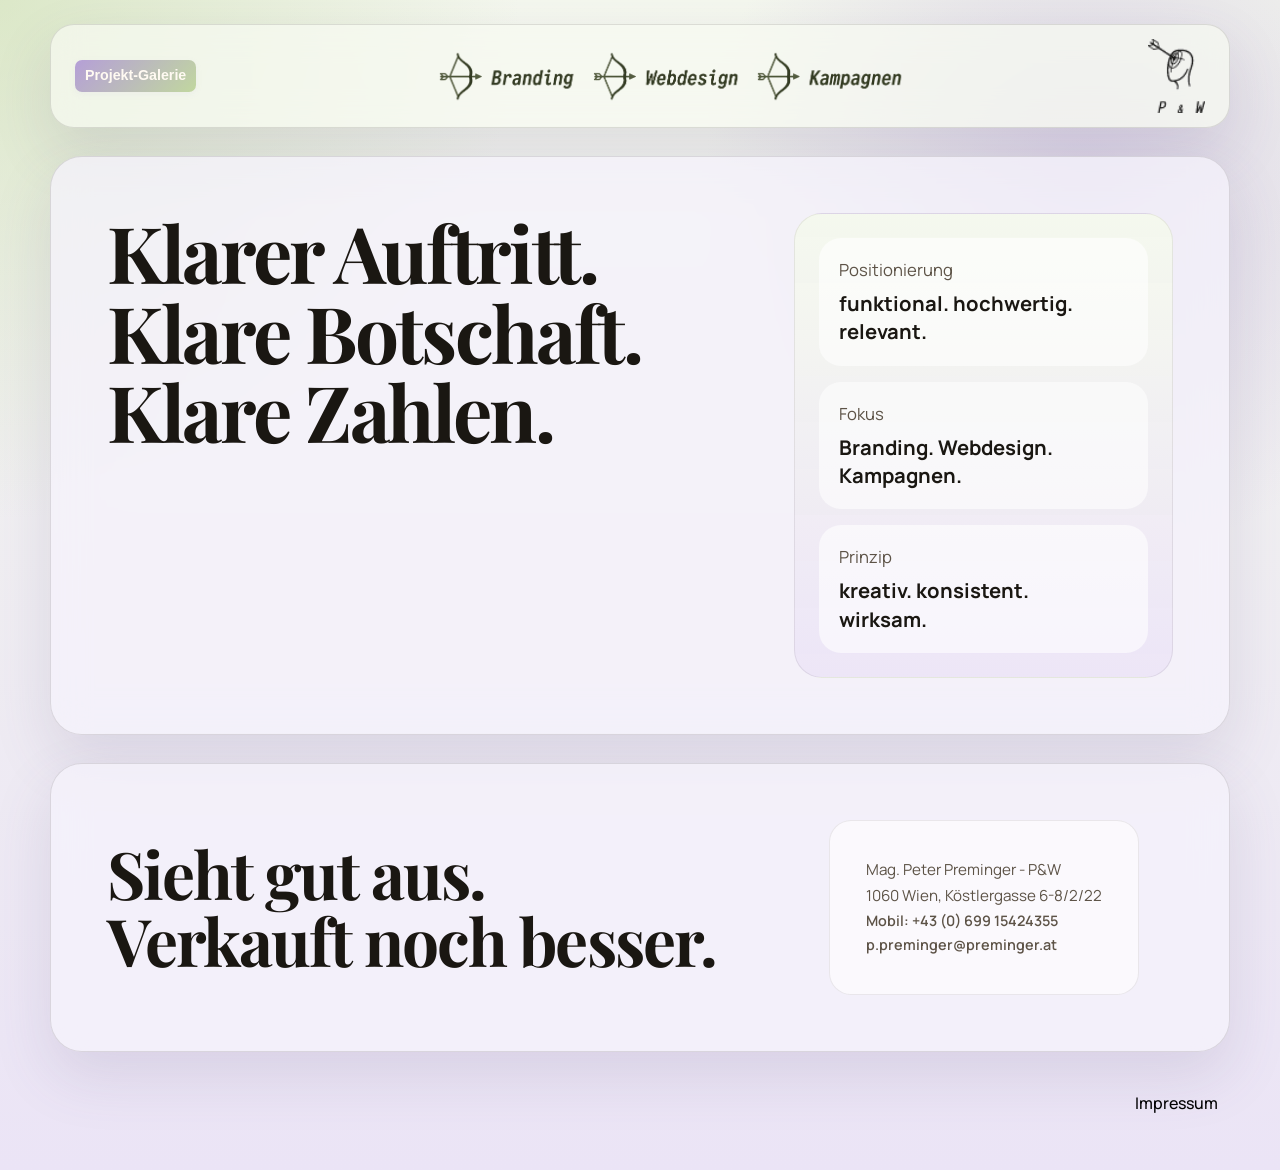
==== index.html @ d89f068c "Update Impressum und Startseite" ====
<!DOCTYPE html>
<html lang="de">
<head>
  <meta charset="utf-8">
  <meta name="viewport" content="width=device-width, initial-scale=1.0">
  <meta name="robots" content="index,follow,max-image-preview:large,max-snippet:-1,max-video-preview:-1">

  <link rel="canonical" href="https://preminger.at/" />
  <title>Mag. Peter Preminger - P&W | Werbeagentur Wien | Branding | Webdesign & Webdevelopment | Kampagnen</title>
  <meta name="description" content="Werbeagentur Mag. Peter Preminger - P&W in Wien, Kampagnen, Marketing, Branding, Public Relations, Webdesign und Webdevelopment. +43 (0) 699 15424355, p.preminger@preminger.at">
  <meta name="keywords" content="Werbeagentur Wien, Webdesign Wien, Webdevelopment, Online-Marketing, Digitalagentur, Preminger, Werbung, Marketing, Kommunikation, Website erstellen, SEO, Webagentur Wien">
  <meta property="og:title" content="Werbeagentur Wien | Webdesign & Webdevelopment | Preminger">
  <meta property="og:description" content="Preminger Werbeagentur in Wien – Ihr Partner für Webdesign, Webdevelopment und Online-Marketing. Jetzt informieren!">
  <meta property="og:type" content="website">
  <meta property="og:url" content="https://preminger.at/">
  <meta property="og:image" content="https://preminger.at/picture_library/logo2.png">
  <meta property="og:image:alt" content="Preminger Werbeagentur Wien Logo">
  <meta property="og:site_name" content="Preminger Werbeagentur Wien">
  <meta property="og:locale" content="de_AT">
  <meta name="twitter:card" content="summary_large_image">
  <meta name="twitter:title" content="Werbeagentur Wien | Webdesign & Webdevelopment | Preminger">
  <meta name="twitter:description" content="Preminger Werbeagentur in Wien – Ihr Partner für Webdesign, Webdevelopment und Online-Marketing. Jetzt informieren!">
  <meta name="twitter:image" content="https://preminger.at/picture_library/logo2.png">
  <script type="application/ld+json">
    {
      "@context": "https://schema.org",
      "@type": "LocalBusiness",
      "name": "Preminger Werbeagentur Wien",
      "image": "https://preminger.at/picture_library/Google.png",
      "address": {
        "@type": "PostalAddress",
        "streetAddress": "Köstlergasse 6-8/2/22",
        "addressLocality": "Wien",
        "postalCode": "1060",
        "addressCountry": "AT"
      },
      "telephone": "+43 699 15424355",
      "email": "p.preminger@preminger.at",
      "url": "https://preminger.at",
      "description": "Werbeagentur in Wien mit Fokus auf Webdesign, Webentwicklung und Online-Marketing."
    }
  </script>
  <meta name="google-site-verification" content="google7d855735e969ce4c">

  <link rel="preconnect" href="https://fonts.bunny.net">
  <link href="https://fonts.bunny.net/css2?family=Manrope:wght@400;500;600;700;800&family=Playfair+Display:wght@600;700&display=swap" rel="stylesheet">
  <link rel="stylesheet" href="style.css?v=10">
  <link rel="icon" href="https://preminger.at/picture_library/Google.png"> <!-- Moderne Browser wählen die richtige Größe -->
  <link rel="apple-touch-icon" href="https://preminger.at/picture_library/logo2.png"> <!-- Für iOS Homescreen -->
  <link rel="manifest" href="picture_library/favicon_io_preminger/site.webmanifest">
</head>
<body>
  <div class="page-shell">
    <header class="site-header">
      <nav class="header-navbar">
        <img class="header-logo" src="picture_library/logo2.png" alt="Logo">
      </nav>
      <img class="site-header-logo-absolute" src="picture_library/PW_logo_klein_1c.gif" alt="P und W Logo">
    </header>

    <main id="top">
      <section class="hero-section">
        <div class="hero-copy">
          <h1>Klarer Auftritt. Klare&nbsp;Botschaft. Klare Zahlen.</h1>
        </div>

        <aside class="hero-panel" aria-label="Agenturprofil" style="position:relative;">
          <div class="hero-stat">
            <span>Positionierung</span>
            <strong>funktional. hochwertig. relevant.</strong>
          </div>
          <div class="hero-stat">
            <span>Fokus</span>
            <strong>Branding. Webdesign. Kampagnen.</strong>
          </div>
          <div class="hero-card">
            <span>Prinzip</span>
            <strong>kreativ. konsistent.<br>wirksam.</strong>
          </div>
        </aside>
      </section>

      <section class="contact-section" id="kontakt">
        <div class="contact-copy">
          <h2>Sieht gut aus.<br>Verkauft noch besser.</h2>
        </div>

        <div class="contact-card">
          <div class="violett-box">
            <p>Mag. Peter Preminger - P&W</p>
            <p>1060 Wien, Köstlergasse 6-8/2/22</p>
            <a href="tel:+4369915424355" style="display:block; font-weight:600;">Mobil: +43 (0) 699 15424355</a>
            <a href="mailto:p.preminger@preminger.at" style="display:block; font-weight:600;">p.preminger@preminger.at</a>
          </div>
        </div>
      </section>

      <div class="contact-legal-link-wrap">
        <a class="contact-legal-link" href="Impressum.html">Impressum</a>
      </div>
    </main>
  </div>

  <!-- Projekt-Galerie Overlay -->
  <div id="projekt-galerie" style="display:none; position:fixed; z-index:10000; left:0; top:0; width:100vw; height:100vh; background:rgba(30,24,40,0.7); justify-content:center; align-items:center;">
    <div id="projekt-galerie-inner" style="background:linear-gradient(180deg, rgba(245,249,237,0.97) 0%, rgba(236,228,247,0.97) 100%); border-radius:24px; box-shadow:0 8px 32px rgba(0,0,0,0.18); padding:40px 32px; max-width:90vw; max-height:98vh; overflow:auto; display:flex; flex-direction:column; align-items:center; position:relative; min-width:320px;">
      <button id="projekt-galerie-close" style="position:absolute; top:12px; right:16px; background:none; border:none; font-size:2rem; color:#b59fd7; cursor:pointer;">&times;</button>
      <div id="projekt-galerie-content" style="width:100%; max-width:520px; text-align:center; margin-top:32px;"></div>
      <div style="display:flex; justify-content:space-between; align-items:center; width:100%; max-width:320px; margin-top:32px;">
        <button id="projekt-galerie-prev" style="background:#e6e0f5; border:none; border-radius:8px; padding:8px 18px; font-size:1rem; color:#6c5b7b; cursor:pointer;">Zurück</button>
        <span id="projekt-galerie-progress" style="font-size:1rem; color:#6c5b7b;"></span>
        <button id="projekt-galerie-next" style="background:#e6e0f5; border:none; border-radius:8px; padding:8px 18px; font-size:1rem; color:#6c5b7b; cursor:pointer;">Weiter</button>
      </div>
    </div>
  </div>

  <script>
  // Projekt-Galerie Inhalte (beliebig erweiterbar)
  const projektGalerieData = [
    {
      title: "Referenzprojekt 2026: Weingut Kafka",
      html: `<p>Für den Kunden <a href="https://weingutkafka.com/" target="_blank" rel="noopener" style="color:#8ea76a; font-weight:600; text-decoration:underline;">Weingut Kafka</a> entwickelte die Agentur P & W 
        ein ganzheitliches digitales Markenerlebnis, von der visuellen Konzeption über das Webdesign bis hin zur technischen Umsetzung.<br> 
        Ergänzt wurde das Projekt durch performantes Development, responsive Optimierung für alle Endgeräte und eine benutzerfreundliche Präsentation 
        des Angebots.<br> Hervorzuheben sind weiters die technische Anbindung des Frontend-Online-Shops 
        an den Shopify-Checkout und die entsprechende Einrichtung des Shopify Shops, um ein nahtloses und benutzerfreundliches Einkaufserlebnis 
        vom ersten Eindruck bis zum Kaufabschluss zu schaffen.<br> Zusätzlich können anhand des Headless-Ansatzes des Shopify-Systems die 
        automatisierte Abwicklung von Bestellungen sowie das Management von Bestandsdaten und Marketingmaßnahmen direkt in Shopify genutzt werden, 
        während die individuell gestaltete und technisch umgesetzte Website als emotionaler und zentraler Anlaufpunkt für die Marke dient.</p>
      <img src="picture_library/logo2.png" alt="Projektbild" style="max-width:220px; margin:24px auto; border-radius:12px; box-shadow:0 2px 12px rgba(0,0,0,0.08);">
      <p>Für die neue Website des Kunden verbindet die Angentur P & W hochwertiges Design mit emotionalem Storytelling rund um Wein, Genuss und die besondere Atmosphäre des historischen 
        Weinbunkers im Wiener Zentrum.</p>`
    },
    {
      title: "Referenzprojekt 2026: Psychotherapiepraxis<br> Mag.ª Silvia Christine Bors",
      html: `<p>Für die Psychotherapiepraxis <a href="https://www.stsc.at/" target="_blank" rel="noopener" style="color:#8ea76a; font-weight:600; text-decoration:underline;">STSC.at</a> entwickelte die Agentur P & W ein modernes, klar strukturiertes Webdesign mit hoher visueller Prägnanz.<br>
        Neben der konzeptionellen Gestaltung und der inhaltlichen Aufbereitung stand vor allem die technische Umsetzung im Fokus: performantes Development, responsive Optimierung für alle Endgeräte sowie eine benutzerfreundliche Präsentation komplexer psychotherapeutischer Angebote.<br>
        Durch den individuell gestalteten Webauftritt, auf der Basis des für die Psychotherapiepraxis entwickelten Brandings, werden die vertrauensbildende therapeutische Kompetenz und die professionelle Expertise digital erlebbar.<br>
        Hervorzuheben ist weiters die Betreuung eines fachspezifischen Blogs durch die Agentur, mit illustrierten Blogbeiträgen, die von der Website-Inhaberin regelmäßig gepostet werden.</p>
        <img src="picture_library/logo2.png" alt="Projektbild" style="max-width:220px; margin:24px auto; border-radius:12px; box-shadow:0 2px 12px rgba(0,0,0,0.08);">
        <p>Die Agentur P & W gestaltete für die Psychotherapiepraxis eine moderne Website mit prägnanter visueller Sprache und intuitiver Nutzerführung.</p>`
    },
    {
      title: "Kampagnenreferenzen",
      html: `
        <div style=\"display:flex; flex-wrap:wrap; gap:24px; justify-content:center; align-items:center; margin:24px 0;\">
          <img src=\"picture_library/Inserat_1.webp\" alt=\"Inserat 1\" style=\"max-width:220px; border-radius:12px; box-shadow:0 2px 12px rgba(0,0,0,0.08);\">
          <img src=\"picture_library/Inserat_2.webp\" alt=\"Inserat 2\" style=\"max-width:220px; border-radius:12px; box-shadow:0 2px 12px rgba(0,0,0,0.08);\">
          <img src=\"picture_library/Inserat_3.webp\" alt=\"Inserat 3\" style=\"max-width:220px; border-radius:12px; box-shadow:0 2px 12px rgba(0,0,0,0.08);\">
          <img src=\"picture_library/Inszeniertes-Markenlogo.webp\" alt=\"Inszeniertes Markenlogo\" style=\"max-width:220px; border-radius:12px; box-shadow:0 2px 12px rgba(0,0,0,0.08);\">
          <img src=\"picture_library/Rustler_Kundenflotte.webp\" alt=\"Rustler Kundenflotte\" style=\"max-width:220px; border-radius:12px; box-shadow:0 2px 12px rgba(0,0,0,0.08);\">
          <img src=\"picture_library/Rustler_Firmenzentrale.webp\" alt=\"Rustler Firmenzentrale\" style=\"max-width:220px; border-radius:12px; box-shadow:0 2px 12px rgba(0,0,0,0.08);\">
        </div>
      `
    }
  ];

  let projektGalerieIndex = 0;
  const projektGalerie = document.getElementById('projekt-galerie');
  const projektGalerieContent = document.getElementById('projekt-galerie-content');
  const projektGalerieClose = document.getElementById('projekt-galerie-close');
  const projektGaleriePrev = document.getElementById('projekt-galerie-prev');
  const projektGalerieNext = document.getElementById('projekt-galerie-next');
  const projektGalerieProgress = document.getElementById('projekt-galerie-progress');

  function showProjektGalerie(idx) {
    projektGalerieIndex = idx;
    const data = projektGalerieData[projektGalerieIndex];
    projektGalerieContent.innerHTML = `<h2 style=\"color:#6c5b7b; margin-bottom:18px;\">${data.title}</h2>${data.html}`;
    projektGalerieProgress.textContent = `Projekt ${projektGalerieIndex + 1} von ${projektGalerieData.length}`;
    projektGaleriePrev.disabled = projektGalerieIndex === 0;
    projektGalerieNext.disabled = projektGalerieIndex === projektGalerieData.length - 1;
  }

  function openProjektGalerie(startIdx = 0) {
    projektGalerie.style.display = 'flex';
    document.body.style.overflow = 'hidden';
    showProjektGalerie(startIdx);
  }
  function closeProjektGalerie() {
    projektGalerie.style.display = 'none';
    document.body.style.overflow = '';
  }
  projektGalerieClose.addEventListener('click', closeProjektGalerie);
  projektGaleriePrev.addEventListener('click', () => {
    if (projektGalerieIndex > 0) showProjektGalerie(projektGalerieIndex - 1);
  });
  projektGalerieNext.addEventListener('click', () => {
    if (projektGalerieIndex < projektGalerieData.length - 1) showProjektGalerie(projektGalerieIndex + 1);
  });
  projektGalerie.addEventListener('click', function(e) {
    if (e.target === projektGalerie) closeProjektGalerie();
  });
  document.addEventListener('keydown', function(e) {
    if (projektGalerie.style.display === 'flex' && (e.key === 'Escape' || e.key === 'Esc')) closeProjektGalerie();
  });

  // Navigationsbutton in .site-header am linken Rand einfügen
  window.addEventListener('DOMContentLoaded', function() {
    const navBtn = document.createElement('button');
    navBtn.textContent = 'Projekt-Galerie';
    navBtn.style.whiteSpace = 'nowrap';
    navBtn.setAttribute('aria-label', 'Projekt-Galerie öffnen');
    navBtn.classList.add('projekt-galerie-btn');
    navBtn.onclick = () => openProjektGalerie(0);
    const siteHeader = document.querySelector('.site-header');
    if (siteHeader) {
      siteHeader.insertBefore(navBtn, siteHeader.firstChild);
    }
  });
  </script>
</body>
</html>
---- style.css ----
/* Gemeinsamer Container für beide Logos */
.logo-container {
	display: flex;
	align-items: center;
	gap: 18px;
}
/* Responsive Breakpoints */
@media (max-width: 1200px) {
	.page-shell {
		width: 98%;
		padding: 12px 0 32px;
	}
	.site-header {
		gap: 12px;
		padding: 0 16px;
	}
	.hero-section, .services-section, .showcase-section, .contact-section {
		padding: 24px;
	}
}

@media (max-width: 900px) {
	.site-header {
		gap: 10px;
		padding: 0 12px;
	}
	.nav-center {
		margin-left: 0;
		gap: 6px;
	}
	.nav-center-image, .brand-logo {
		height: 60px;
		margin-left: 0;
		margin-top: 0;
	}
	.hero-section {
		grid-template-columns: 1fr;
		padding: 18px;
	}
}

@media (max-width: 600px) {
	.site-header {
		gap: 8px;
		padding: 10px 12px;
	}
	.nav-center {
		flex-direction: row;
		justify-content: center;
		align-items: center;
		gap: 4px;
		margin-left: 0;
	}
	.nav-center-image, .brand-logo {
		height: 38px;
		max-width: 90px;
		margin-left: 0;
		margin-top: 0;
		display: block;
	}
	.brand-block {
		justify-self: center;
	}
	.hero-section, .services-section, .showcase-section, .contact-section {
		padding: 8px;
	}
}

@media (max-width: 400px) {
	.site-header {
		gap: 6px;
		padding: 8px 10px;
	}
	.nav-center-image, .brand-logo {
		height: 28px;
		max-width: 60px;
	}
	.hero-section, .services-section, .showcase-section, .contact-section {
		padding: 2px;
	}
}
/* Zeilenabstand für violett-box */
.violett-box p, .violett-box a {
	margin-top: 0.5em;
	margin-bottom: 0.5em;
	line-height: 1.7;
}
/* Utility-Klasse für violetten Rahmen */
.violett-box {
	border-radius: 16px;
	padding: 16px;
	display: inline-block;
	background: transparent;
}
.contact-section {
	position: relative;
}

/* Entferne absolute Positionierung für bessere Responsivität */
.contact-card {
	position: static;
	right: auto;
	bottom: auto;
	transform: none;
	z-index: auto;
}
/* Grüner transparenter Hintergrund für Kontaktkarte */
.contact-card {
	background: rgba(142, 167, 106, 0.8); /* grüner Farbton mit 80% Deckkraft */
	border-radius: 18px;
	padding: 24px;
	border: 3px solid #b59fd7;
}

:root {
	--bg: #eef3e4;
	--surface: rgba(245, 242, 251, 0.78);
	--surface-strong: #f6f8f1;
	--text: #1a1712;
	--muted: #5d5347;
	--accent: #b59fd7;
	--accent-dark: #8ea76a;
	--line: rgba(26, 23, 18, 0.12);
	--shadow: 0 24px 60px rgba(91, 75, 124, 0.14);
}

* {
	box-sizing: border-box;
}

html {
	scroll-behavior: smooth;
}

body {
	margin: 0;
	min-height: 100vh;
	font-family: "Manrope", "Segoe UI", sans-serif;
	color: var(--text);
	background:
		radial-gradient(circle at top left, rgba(193, 215, 159, 0.48), transparent 30%),
		radial-gradient(circle at 85% 15%, rgba(181, 159, 215, 0.38), transparent 26%),
		linear-gradient(180deg, #f4f7ee 0%, #ebe4f6 100%);
}

a {
	color: inherit;
	text-decoration: none;
}

.page-shell {
	width: min(1180px, calc(100% - 32px));
	margin: 0 auto;
	padding: 24px 0 56px;
}

.site-header {
	display: grid;
	grid-template-columns: auto minmax(0, 1fr) auto;
	align-items: center;
	position: relative;
	gap: 16px;
	padding: 0 24px;
	min-height: 104px;
	height: 104px;
	border: 1px solid var(--line);
	border-radius: 24px;
	background: rgba(247, 250, 241, 0.72);
	box-shadow: var(--shadow);
	backdrop-filter: blur(16px);
}

/* Projekt-Galerie Navigationsbutton links in der Header-Leiste */

.site-header > .projekt-galerie-btn {
	justify-self: start;
	align-self: center;
	background: linear-gradient(135deg, #b59fd7 0%, #c1d79f 100%);
	color: #fffaf2;
	border: none;
	border-radius: 7px;
	padding: 2px 10px;
	font-size: 0.89rem;
	font-weight: 600;
	box-shadow: 0 2px 6px rgba(181, 159, 215, 0.10);
	transition: transform 180ms, box-shadow 180ms;
	cursor: pointer;
	line-height: 1.2;
	height: 2rem;
	min-height: unset;
	white-space: nowrap;
}
.site-header > .projekt-galerie-btn:hover,
.site-header > .projekt-galerie-btn:focus-visible {
	transform: translateY(-2px);
	box-shadow: 0 8px 16px rgba(181, 159, 215, 0.18);
}

@media (max-width: 700px) {
	.site-header > .projekt-galerie-btn {
		padding: 3px 9px;
		font-size: 0.82rem;
		border-radius: 7px;
		height: 1.8rem;
	}
}


/* Rechtes Logo als reguläres Grid-Element */
.site-header-logo-absolute {
	position: static;
	transform: none;
	justify-self: end;
	align-self: center;
	height: clamp(34px, 6vw, 74.06px);
	width: auto;
	max-width: 100%;
	display: block;
	z-index: 2;
}

.header-navbar {
	display: flex;
	align-items: center;
	justify-content: center;
	justify-self: center;
	width: auto;
	height: auto;
	min-width: 0;
}

.header-logo {
	height: clamp(30px, 5vw, 55px);
	width: auto;
	max-width: 100%;
	display: block;
	margin-right: 0;
}

@media (max-width: 700px) {
	.site-header {
		grid-template-columns: auto 1fr auto;
		height: auto;
		min-height: 72px;
		padding: 0 12px;
	}
	.header-logo {
		height: 32px;
	}
	.site-header-logo-absolute {
		height: 42.32px;
	}
}

@media (max-width: 600px) {
	.site-header {
		grid-template-columns: 1fr auto;
		grid-template-areas:
			"button rightlogo"
			"center center";
		row-gap: 8px;
		column-gap: 10px;
		height: auto;
		min-height: unset;
	}

	.site-header > .projekt-galerie-btn {
		grid-area: button;
		justify-self: start;
	}

	.header-navbar {
		grid-area: center;
		justify-self: center;
	}

	.site-header-logo-absolute {
		grid-area: rightlogo;
		justify-self: end;
		height: 36px;
	}

	.header-logo {
		height: 28px;
	}
}

@media (max-width: 400px) {
	.site-header > .projekt-galerie-btn {
		padding: 2px 8px;
		font-size: 0.76rem;
		height: 1.65rem;
	}

	.header-logo {
		height: 24px;
	}

	.site-header-logo-absolute {
		height: 30px;
	}
}

.section-label,
.showcase-tag {
	margin: 0;
	font-size: 0.78rem;
	font-weight: 700;
	letter-spacing: 0.18em;
	text-transform: uppercase;
	color: var(--accent-dark);
}

.site-nav {
	display: flex;
	flex-wrap: wrap;
	gap: 18px;
	font-weight: 600;
	color: var(--muted);
	justify-self: end;
}

.site-nav a {
	position: relative;
	padding: 8px 16px;
	border-radius: 16px;
	background: linear-gradient(135deg, #b59fd7 0%, #c1d79f 100%);
	color: #fffaf2;
	transition: transform 180ms ease, box-shadow 180ms ease;
}

.site-nav a:hover,
.site-nav a:focus-visible {
	transform: translateY(-2px);
	box-shadow: 0 8px 16px rgba(181, 159, 215, 0.28);
}

main {
	display: grid;
	gap: 28px;
	margin-top: 28px;
}

.hero-section,
.services-section,
.showcase-section,
.contact-section {
	border: 1px solid var(--line);
	border-radius: 32px;
	background: var(--surface);
	backdrop-filter: blur(18px);
	box-shadow: var(--shadow);
}

.hero-section {
	display: grid;
	grid-template-columns: minmax(0, 1.4fr) minmax(280px, 0.8fr);
	gap: 24px;
	padding: 56px;
	overflow: hidden;
}

.hero-copy h1,
.section-heading h2,
.contact-copy h2 {
	margin: 0;
	font-family: "Playfair Display", Georgia, serif;
	font-weight: 700;
	line-height: 1.02;
	letter-spacing: -0.03em;
}

.hero-copy h1 {
	max-width: 10ch;
	font-size: clamp(2.72rem, 6.1vw, 5rem);
}

.hero-copy-legal h1 {
	font-size: clamp(2.36rem, 5.2vw, 4.2rem);
}

.hero-text,
.section-heading,
.contact-copy p,
.service-card p,
.showcase-card p,
.contact-card {
	color: var(--muted);
}

.hero-text {
	max-width: 54ch;
	margin: 24px 0 0;
	font-size: 1.08rem;
	line-height: 1.8;
}

.hero-actions {
	display: flex;
	flex-wrap: wrap;
	gap: 14px;
	margin-top: 32px;
}

.button {
	display: inline-flex;
	align-items: center;
	justify-content: center;
	min-height: 52px;
	padding: 0 24px;
	border-radius: 999px;
	font-weight: 700;
	transition: transform 180ms ease, box-shadow 180ms ease, background 180ms ease;
}

.button:hover,
.button:focus-visible {
	transform: translateY(-2px);
}

.button-primary {
	color: #fffaf2;
	background: linear-gradient(135deg, #b59fd7 0%, #c1d79f 100%);
	box-shadow: 0 18px 30px rgba(181, 159, 215, 0.28);
}

.button-secondary {
	border: 1px solid var(--line);
	background: rgba(255, 255, 255, 0.52);
}

.hero-panel {
	display: grid;
	align-content: start;
	gap: 16px;
	padding: 24px;
	border-radius: 28px;
	background: linear-gradient(180deg, rgba(245, 249, 237, 0.94) 0%, rgba(236, 228, 247, 0.9) 100%);
	border: 1px solid rgba(26, 23, 18, 0.08);
}

.hero-panel-compact {
	align-content: center;
}

.hero-panel-compact .hero-card {
	margin: 0;
}

.hero-stat,
.hero-card {
	padding: 20px;
	border-radius: 22px;
	background: rgba(255, 255, 255, 0.58);
	border: none;
}

.hero-stat span,
.hero-card span {
	display: block;
	margin-bottom: 8px;
	color: var(--muted);
	font-size: 1.045rem;
}

.hero-stat strong,
.hero-card strong {
	font-size: 1.265rem;
	line-height: 1.4;
}

.services-section,
.showcase-section,
.contact-section {
	padding: 40px;
}

.section-heading {
	display: grid;
	gap: 14px;
	margin-bottom: 28px;
}

.section-heading h2 {
	max-width: 16ch;
	font-size: clamp(2rem, 5vw, 3.4rem);
}

.contact-copy h2 {
	max-width: 16ch;
	font-size: clamp(2.32rem, 5.3vw, 4.1rem);
}

.service-grid,
.showcase-grid {
	display: grid;
	gap: 18px;
}

.service-grid {
	grid-template-columns: repeat(3, minmax(0, 1fr));
}

.service-card,
.showcase-card {
	padding: 24px;
	border-radius: 24px;
	background: var(--surface-strong);
	border: 1px solid rgba(26, 23, 18, 0.08);
}

.contact-card {
	border-radius: 20px;
	background: var(--surface-strong);
	border: 1px solid rgba(26, 23, 18, 0.08);
}

.service-card h3,
.showcase-card h3 {
	margin: 0 0 12px;
	font-size: 1.35rem;
}

.service-card p,
.showcase-card p,
.contact-copy p,
.contact-card p,
.contact-card a {
	margin: 0;
	line-height: 1.7;
}

.showcase-grid {
	grid-template-columns: 1.3fr 1fr 1fr;
}

.showcase-card {
	display: grid;
	align-content: end;
	min-height: 260px;
	background:
		linear-gradient(160deg, rgba(255, 250, 242, 0.95), rgba(245, 233, 212, 0.9)),
		linear-gradient(135deg, rgba(187, 90, 54, 0.16), rgba(69, 99, 85, 0.16));
}

.showcase-card-large {
	min-height: 360px;
}

.contact-section {
	display: grid;
	grid-template-columns: minmax(0, 1.4fr) minmax(280px, 0.8fr);
	gap: 24px;
	padding: 56px;
	align-items: center;
}

.contact-card {
	display: grid;
	gap: 12px;
	align-content: center;
	padding: 20px;
	width: max-content;
	justify-self: center;
	align-self: center;
	border-radius: 22px;
	background: rgba(255, 255, 255, 0.58);
	border: 1px solid rgba(26, 23, 18, 0.08);
}

.contact-card p {
	font-size: 0.95rem;
}

.contact-card a {
	font-weight: 700;
	font-size: 0.9rem;
}

.contact-legal-link-wrap {
	display: flex;
	justify-content: flex-end;
	justify-self: stretch;
	width: 100%;
	text-align: right;
	padding: 12px 12px 0;
}

.contact-legal-link {
	color: #000000;
	text-decoration: none;
	font-weight: 500;
	line-height: 1.4;
}

.legal-section {
	padding: 56px;
}

.legal-stack {
	display: grid;
	gap: 24px;
}

.legal-card {
	padding: 28px;
	border-radius: 24px;
	background: var(--surface-strong);
	border: 1px solid rgba(26, 23, 18, 0.08);
	color: var(--muted);
	font-family: "Manrope", "Segoe UI", sans-serif;
	font-size: 1rem;
	box-shadow: 0 18px 40px rgba(91, 75, 124, 0.08);
}

.legal-card h2,
.legal-card h3 {
	margin: 0 0 12px;
	color: var(--text);
	font-family: "Playfair Display", Georgia, serif;
	font-weight: 700;
	line-height: 1.1;
}

.legal-card h2 {
	font-family: "Manrope", "Segoe UI", sans-serif;
	font-size: 1.2rem;
	font-weight: 700;
	letter-spacing: 0;
	line-height: 1.35;
}

.legal-card h3 {
	font-size: 1.35rem;
}

.legal-card p {
	margin: 0;
	font-size: 1rem;
	line-height: 1.8;
}

.legal-card a {
	font-weight: 700;
}

@media (max-width: 920px) {
	.hero-section,
	.contact-section,
	.service-grid,
	.showcase-grid {
		grid-template-columns: 1fr;
	}

	.site-header {
		display: grid;
		justify-items: center;
		gap: 14px;
	}

	.site-nav,
	.brand-block {
		justify-self: center;
	}

	.nav-center {
		gap: 8px;
	}

	.hero-section {
		padding: 36px 24px;
	}

	.services-section,
	.showcase-section,
	.contact-section,
	.legal-section {
		padding: 32px 24px;
	}

	.section-heading h2,
	.contact-copy h2,
	.hero-copy h1 {
		max-width: none;
	}
}
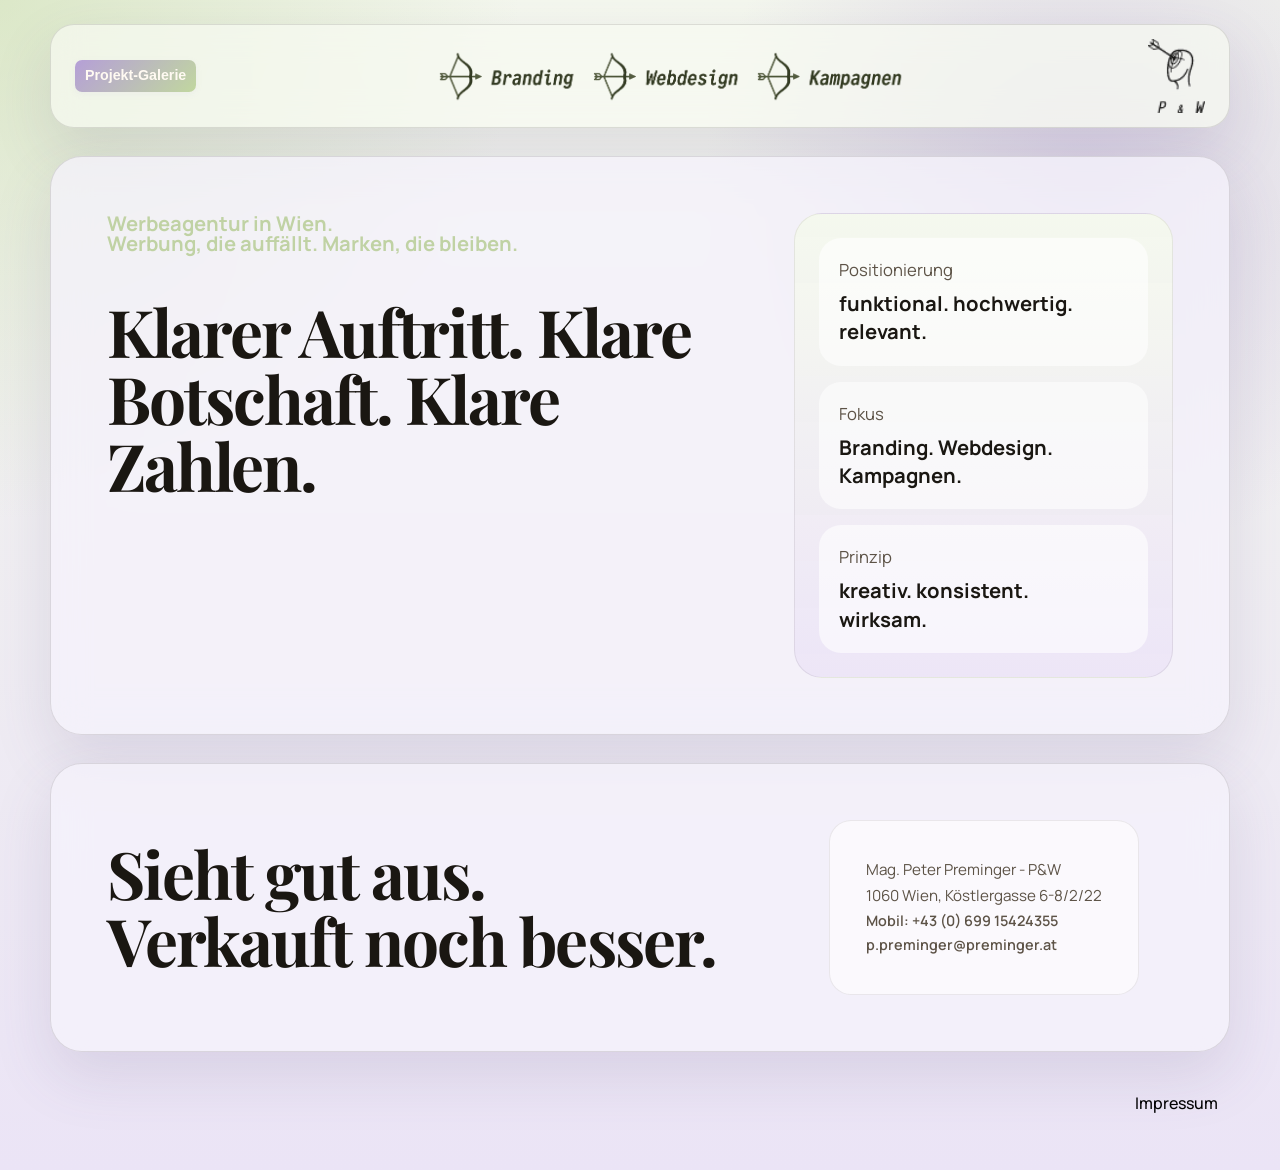
==== commit 4f08ddd8: "Adjust hero layout and content spacing" ====
--- a/index.html
+++ b/index.html
@@ -13,14 +13,14 @@
   <meta property="og:description" content="Preminger Werbeagentur in Wien – Ihr Partner für Webdesign, Webdevelopment und Online-Marketing. Jetzt informieren!">
   <meta property="og:type" content="website">
   <meta property="og:url" content="https://preminger.at/">
-  <meta property="og:image" content="https://preminger.at/picture_library/logo2.png">
+  <meta property="og:image" content="https://preminger.at/picture_library/Google.png">
   <meta property="og:image:alt" content="Preminger Werbeagentur Wien Logo">
   <meta property="og:site_name" content="Preminger Werbeagentur Wien">
   <meta property="og:locale" content="de_AT">
   <meta name="twitter:card" content="summary_large_image">
   <meta name="twitter:title" content="Werbeagentur Wien | Webdesign & Webdevelopment | Preminger">
   <meta name="twitter:description" content="Preminger Werbeagentur in Wien – Ihr Partner für Webdesign, Webdevelopment und Online-Marketing. Jetzt informieren!">
-  <meta name="twitter:image" content="https://preminger.at/picture_library/logo2.png">
+  <meta name="twitter:image" content="https://preminger.at/picture_library/Google.png">
   <script type="application/ld+json">
     {
       "@context": "https://schema.org",
@@ -37,7 +37,7 @@
       "telephone": "+43 699 15424355",
       "email": "p.preminger@preminger.at",
       "url": "https://preminger.at",
-      "description": "Werbeagentur in Wien mit Fokus auf Webdesign, Webentwicklung und Online-Marketing."
+      "description": "Werbeagentur in Wien mit Fokus auf Branding, Kampagnen, Webdesign, Webentwicklung und Online-Marketing."
     }
   </script>
   <meta name="google-site-verification" content="google7d855735e969ce4c">
@@ -46,7 +46,7 @@
   <link href="https://fonts.bunny.net/css2?family=Manrope:wght@400;500;600;700;800&family=Playfair+Display:wght@600;700&display=swap" rel="stylesheet">
   <link rel="stylesheet" href="style.css?v=10">
   <link rel="icon" href="https://preminger.at/picture_library/Google.png"> <!-- Moderne Browser wählen die richtige Größe -->
-  <link rel="apple-touch-icon" href="https://preminger.at/picture_library/logo2.png"> <!-- Für iOS Homescreen -->
+  <link rel="apple-touch-icon" href="https://preminger.at/picture_library/Google.png"> <!-- Für iOS Homescreen -->
   <link rel="manifest" href="picture_library/favicon_io_preminger/site.webmanifest">
 </head>
 <body>
@@ -61,7 +61,10 @@
     <main id="top">
       <section class="hero-section">
         <div class="hero-copy">
-          <h1>Klarer Auftritt. Klare&nbsp;Botschaft. Klare Zahlen.</h1>
+          <h1>
+            Werbeagentur in Wien.<br> Werbung, die auffällt. Marken, die bleiben.<br>        
+          </h1>
+          <h2>Klarer Auftritt. Klare Botschaft. Klare Zahlen.</h2>
         </div>
 
         <aside class="hero-panel" aria-label="Agenturprofil" style="position:relative;">
--- a/style.css
+++ b/style.css
@@ -360,19 +360,14 @@
 	overflow: hidden;
 }
 
-.hero-copy h1,
 .section-heading h2,
+.hero-copy h2,
 .contact-copy h2 {
 	margin: 0;
 	font-family: "Playfair Display", Georgia, serif;
 	font-weight: 700;
 	line-height: 1.02;
 	letter-spacing: -0.03em;
-}
-
-.hero-copy h1 {
-	max-width: 10ch;
-	font-size: clamp(2.72rem, 6.1vw, 5rem);
 }
 
 .hero-copy-legal h1 {
@@ -486,10 +481,25 @@
 	font-size: clamp(2rem, 5vw, 3.4rem);
 }
 
+.hero-copy h2,
 .contact-copy h2 {
 	max-width: 16ch;
 	font-size: clamp(2.32rem, 5.3vw, 4.1rem);
 }
+
+.hero-copy h1 {
+	margin: 0;
+	font-size: 1.265rem;
+	line-height: 1;
+	color: #c0d2a4;
+}
+
+.hero-copy {
+	display: grid;
+	align-content: start;
+	gap: 45px;
+}
+
 
 .service-grid,
 .showcase-grid {
@@ -680,7 +690,7 @@
 
 	.section-heading h2,
 	.contact-copy h2,
-	.hero-copy h1 {
+	.hero-copy h2 {
 		max-width: none;
 	}
 }
